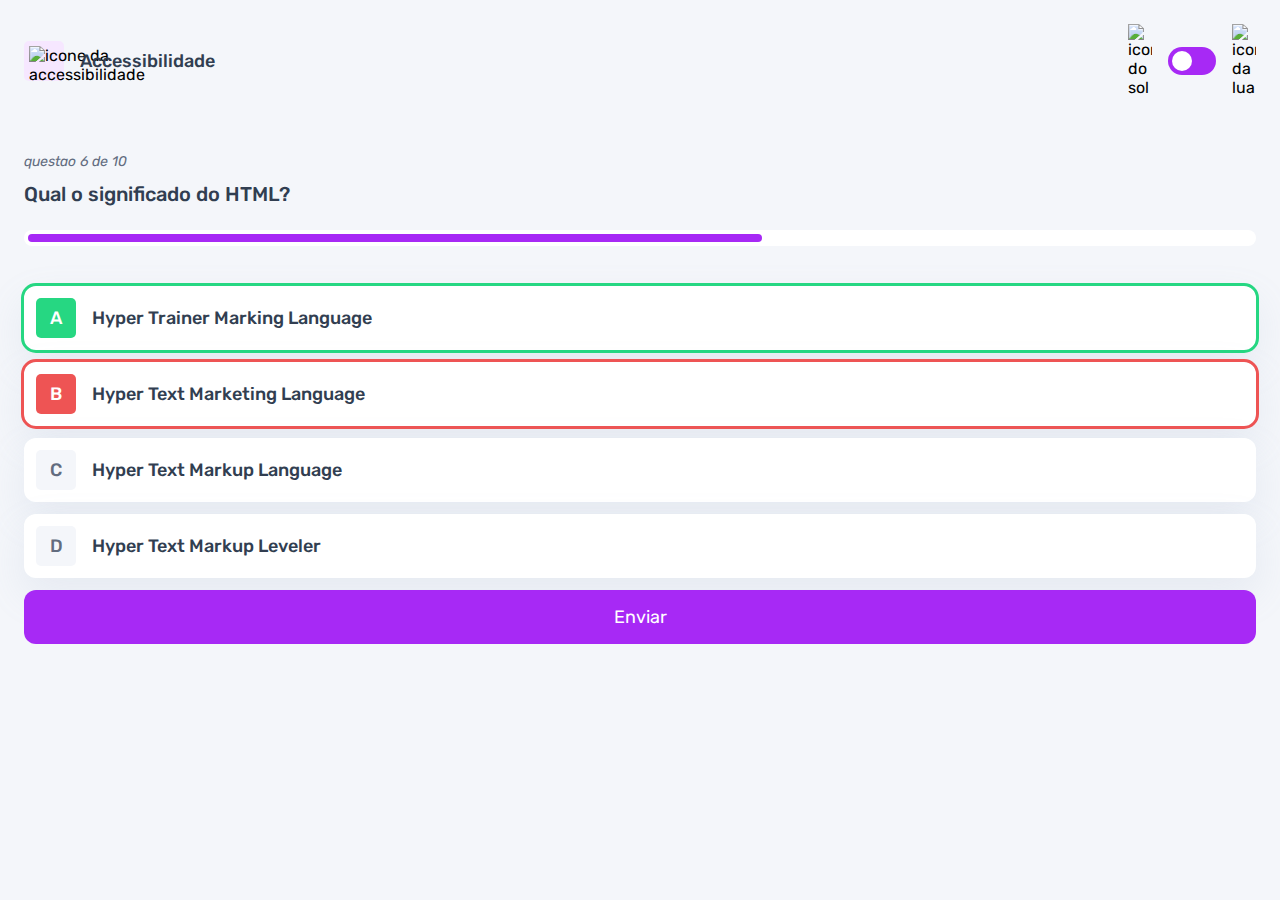
==== pages/quiz/quiz.html @ 16c19f6c "adicionado efeiro para alternativas corretas e erradas" ====
<!DOCTYPE html>
<html lang="en">
<head>
    <meta charset="UTF-8">
    <meta name="viewport" content="width=device-width, initial-scale=1.0">
    <link rel="preconnect" href="https://fonts.googleapis.com">
    <link rel="preconnect" href="https://fonts.gstatic.com" crossorigin>
    <link href="https://fonts.googleapis.com/css2?family=Rubik:ital,wght@0,300..900;1,300..900&display=swap" rel="stylesheet">
    <link rel="stylesheet" href="quiz.css">
    <title>quiz app</title>
</head>
<body>
    <header>
        <div class="assunto">
            <div class="assunto_icone">
                <img src="../../assets/images/icon-accessibility.svg" alt="icone da accessibilidade">
            </div>

            <h1>Accessibilidade</h1>
        </div>

        <div class="tema">
            <img src="../../assets/images/icon-sun-dark.svg" alt="icone do sol">
            <button>
                <div></div>
            </button>
            <img src="../../assets/images/icon-moon-dark.svg" alt="icone da lua">
        </div>
    </header>

    <main>
        <section class="pergunta">
            <p>questao 6 de 10</p>

            <h2>Qual o significado do HTML?</h2>

            <div class="barra_progresso">
                <div></div>
            </div>
        </section>

        <section class="alternativas">
            <form action="">
                <label for="alternativa_a" id="correta">
                    <input type="radio" id="alternativa_a" name="alternativa">

                    <div>
                        <span>A</span>
                        Hyper Trainer Marking Language
                    </div>
                </label>

                <label for="alternativa_b" id="errada">
                    <input type="radio" id="alternativa_b" name="alternativa">

                    <div>
                        <span>B</span>
                        Hyper Text Marketing Language
                    </div>
                </label>

                <label for="alternativa_c">
                    <input type="radio" id="alternativa_c" name="alternativa">

                    <div>
                        <span>C</span>
                        Hyper Text Markup Language
                    </div>
                </label>

                <label for="alternativa_d">
                    <input type="radio" id="alternativa_d" name="alternativa">

                    <div>
                        <span>D</span>
                        Hyper Text Markup Leveler
                    </div>
                </label>
            </form>

            <button>Enviar</button>
        </section>
    </main>
</body>
</html>
---- pages/quiz/quiz.css ----
* {
    margin: 0;
    padding: 0;
    box-sizing: border-box;
    font-family: "rubik", sans-serif;
    -webkit-font-smoothing: antialiased;
}

:root {
    --bg-color: #f4f6fa;
    --purple: #a729f5;
    --primary-text-color: #313e51;
    --secondary-text-color: #626c7f;
    --button-bg: #fff;
    --shadow: 0px 16px 40px 0px rgba(143, 160, 193, 0.14);
    --bg-html:  #fff1e9;
    --bg-css: #e0fdef;
    --bg-javascript: #ebf0ff;
    --bg-acessibilidade: #f6e7ff;
    --white: #fff;
    --green: #26d782;
    --red: #ee5454;
    --bg-mobile: url(../../assents/imagens/pattern-background-mobile-light);
    --bg-desktop: url(../../assents/imagens/pattern-background-desktop-light);
}

    
body.escuro{
    --bg-color: #313551;
    --bg-mobile: url(../../assets/images/pattern-background-mobile-dark.svg);
    --bg-desktop: url(../../assets/images/pattern-background-desktop-dark.svg);
    --primary-text-color: #fff;
    --secondary-text-color: #abc1e1;
    --button-bg: #3b4d66;
    --shadow: 0px 16px 40px 0px rgba(49, 62, 81, 0.14);

}

body {
    height: 100svh;
    background: var(--bg-mobile) var(--bg-color);
    background-repeat: no-repeat;
    background-size: cover;
 }

 header{
    display: flex;
    justify-content: space-between;
    padding: 16px 24px;
 }

 .assunto{
    display: flex;
    align-items: center;
    gap: 16px;
 }

 .assunto_icone {
    background: var(--bg-acessibilidade);
    width: 40px;
    height: 40px;
    padding: 5px;
    border-radius: 5px;
 }

 .assunto_icone img {
    width: 100%;
 }

 .assunto h1 {
    font-size: 18px;
    font-weight: 500;
    color: var(--primary-text-color);
 }

 .tema {
    padding: 8px 0;
    display: flex;
    align-items: center;
    gap: 8px;
}

.tema img {
    width: 16px;
}

.tema button {
    height: 20px;
    width: 32px;
    background: var(--purple);
    border: 0;
    border-radius: 999px;
    padding: 4px;
}

.tema button div {
    background-color: var(--white);
    width: 12px;
    height: 12px;
    border-radius: 999px;
}

main{
    padding: 32px 24px;
}

.pergunta{
    margin-bottom: 40px;
}

.pergunta p{
    font-style: italic;
    font-size: 14px;
    color: var(--secondary-text-color);
    margin-bottom: 12px;
}

.pergunta h2{
    font-size: 20px;
    font-weight: 500;
    color: var(--primary-text-color);
    line-height: 24px;
    margin-bottom: 24px
}

.barra_progresso{
    background: var(--button-bg);
    height: 16px;
    padding: 4px;
    border-radius: 999px;
}

.barra_progresso div{
    height: 100%;
    width: 60%;
    background: var(--purple);
    border-radius: 999px;
}


.alternativas form{
    display: flex;
    flex-direction: column;
    gap: 12px;
    margin-bottom: 12px;
}

.alternativas label{
    display: block;
    background: var(--button-bg);
    padding: 12px;
    font-size: 18px;
    font-weight: 500;
    border-radius: 12px;
    box-shadow: var(--shadow);
    color: var(--primary-text-color);
    
}

.alternativas label:has(input:checked){
    outline: 3px solid var(--purple);

    & span{
        background: var(--purple);
        color: var(--white) ;
    }
}

.alternativas label#correta {
    outline: 3px solid var(--green);

    & span{
        background: var(--green);
        color: var(--white) ;
    }
}

.alternativas label#errada{

    outline: 3px solid var(--red);

    & span{
        background: var(--red);
        color: var(--white) ;
    }
}

.alternativas input{
    display: none;
}

.alternativas div{
    display: flex;
    align-items: center;
    gap: 16px;
}

.alternativas div span{
    display: block;
    width: 40px;
    height: 40px;
    background: var(--bg-color);
    border-radius: 5px;
    color: var(--secondary-text-color);

    display: flex;
    align-items: center;
    justify-content: center;
    flex-shrink: 0;
}

.alternativas button{
    padding: 16px;
    border-radius: 12px;
    border: none;
    background: var(--purple);
    color: var(--white);
    width: 100%;

    font-size: 18px;
    font: 500;
}

@media(min-width: 1100px){
    .tema {
        gap: 16px;
    }

    .tema img {
        width: 24px;
    }

    .tema button {
        width: 48px;
        height: 28px;
    }

    .tema button div {
        width: 20px;
        height: 20px;
    }
}
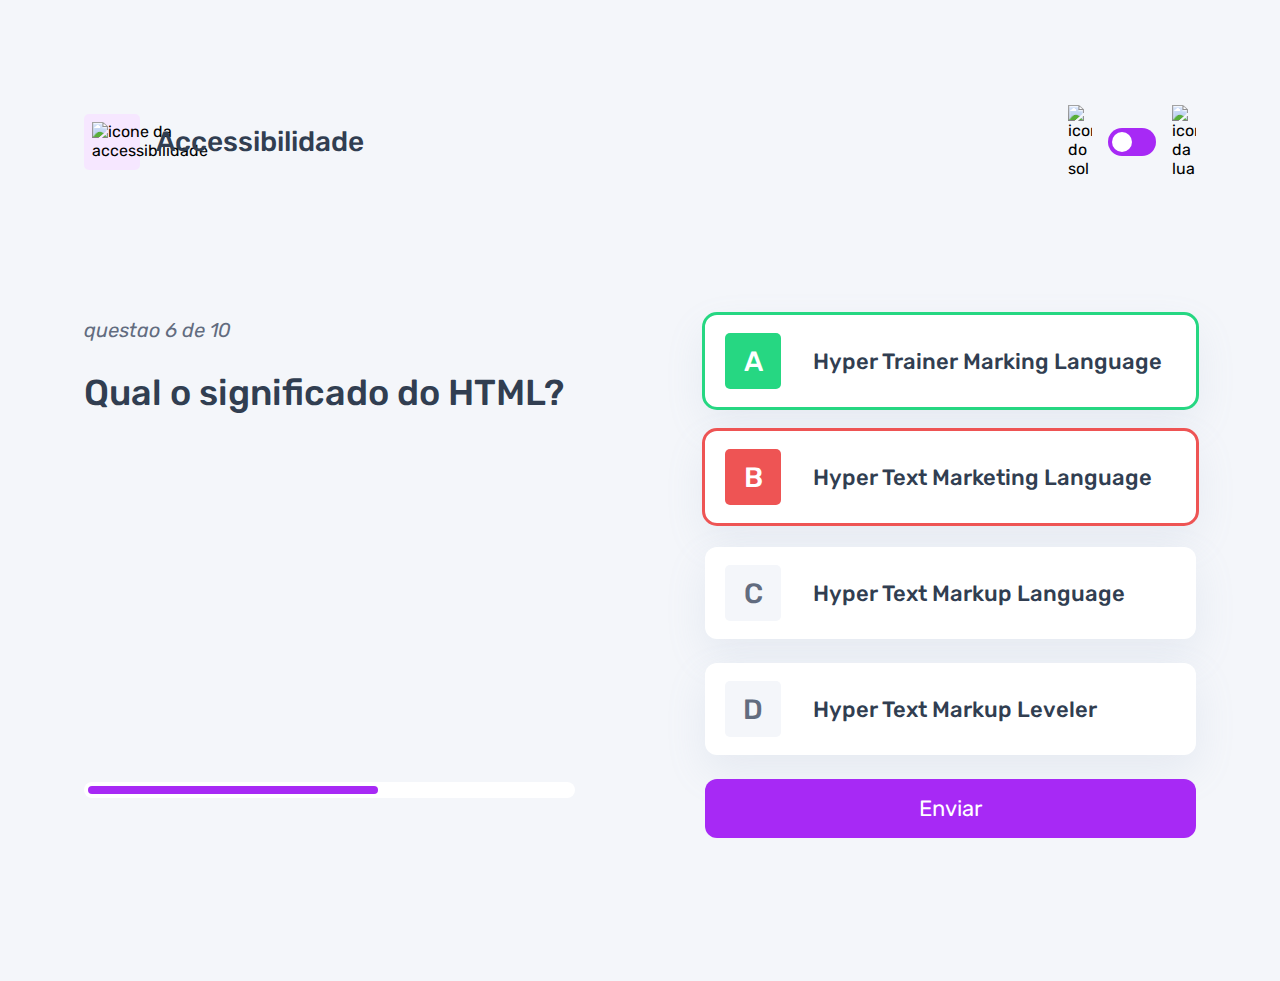
==== commit fbb46123: "adicionda a reponsividade para o deesktop" ====
--- a/pages/quiz/quiz.html
+++ b/pages/quiz/quiz.html
@@ -30,10 +30,11 @@
 
     <main>
         <section class="pergunta">
-            <p>questao 6 de 10</p>
+            <div>
+                <p>questao 6 de 10</p>
 
-            <h2>Qual o significado do HTML?</h2>
-
+                <h2>Qual o significado do HTML?</h2>
+            </div>
             <div class="barra_progresso">
                 <div></div>
             </div>
--- a/pages/quiz/quiz.css
+++ b/pages/quiz/quiz.css
@@ -222,6 +222,23 @@
 }
 
 @media(min-width: 1100px){
+
+    header {
+        margin-block: 81px;
+        max-width: 1160px;
+        margin-inline: auto;
+    }
+
+    .assunto_icone {
+        width: 56px;
+        height: 56px;
+        padding: 8px;
+    }
+
+    .assunto h1 {
+        font-size: 28px;
+    }
+
     .tema {
         gap: 16px;
     }
@@ -239,6 +256,60 @@
         width: 20px;
         height: 20px;
     }
-}
-
-
+
+    }
+
+    main{
+        max-width: 1160px;
+        margin-inline: auto;
+
+        display: flex;
+        gap: 130px;
+    }
+
+    section{
+        width: 100%;
+    }
+
+    .pergunta{
+        display: flex;
+        flex-direction: column;
+        justify-content: space-between;
+    }
+
+    .pergunta p{
+        font-size: 20px;
+        line-height: 30px;
+        margin-bottom: 27px;
+    }
+
+    .pergunta h2 {
+        font-size: 36px;
+        line-height: 42px
+        ;
+    }
+    .alternativas form{
+        gap: 24px;
+        margin-bottom: 24px;
+    }
+
+    .alternativas label{
+        font-size: 22px;
+        padding: 18px 20px;
+    }
+
+    .alternativas div{
+        gap: 32px;
+    }
+
+    .alternativas div span {
+        width: 56px;
+        height: 56px;
+        font-size: 28px;
+    }
+
+    .alternativas button{
+        font-size: 22px;
+    }
+
+
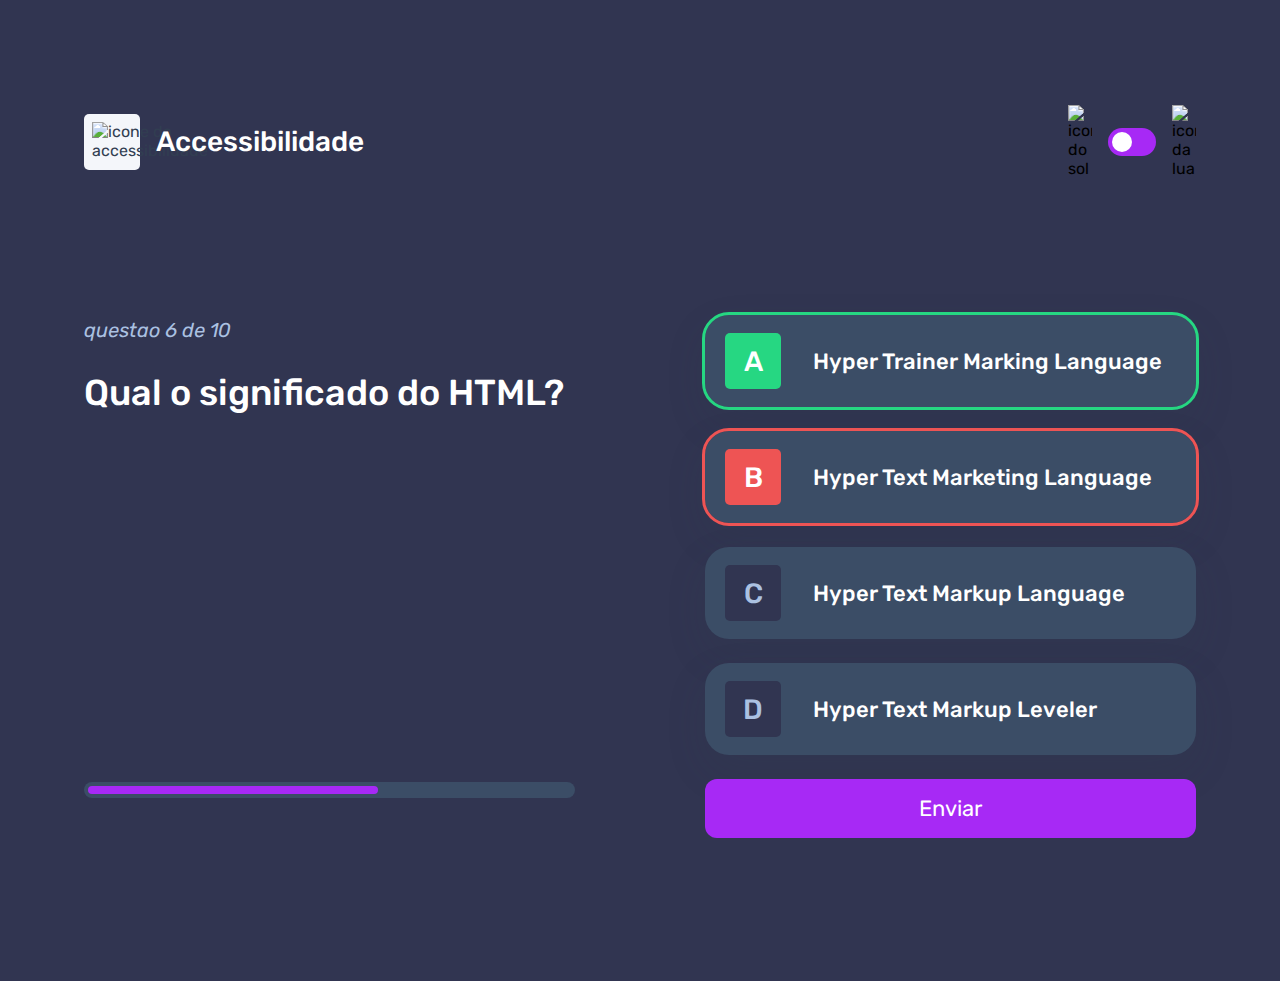
==== commit c856b4f6: "ajuste das cores tema dark" ====
--- a/pages/quiz/quiz.html
+++ b/pages/quiz/quiz.html
@@ -9,7 +9,7 @@
     <link rel="stylesheet" href="quiz.css">
     <title>quiz app</title>
 </head>
-<body>
+<body class="escuro">
     <header>
         <div class="assunto">
             <div class="assunto_icone">
--- a/pages/quiz/quiz.css
+++ b/pages/quiz/quiz.css
@@ -8,7 +8,10 @@
 
 :root {
     --bg-color: #f4f6fa;
+    --bg-span:#f4f6fa;
+    --color-span:#626c7f;
     --purple: #a729f5;
+    --purple-hover:rgba(167, 41, 245,0.7);
     --primary-text-color: #313e51;
     --secondary-text-color: #626c7f;
     --button-bg: #fff;
@@ -27,6 +30,7 @@
     
 body.escuro{
     --bg-color: #313551;
+    --color-span:#313e51;
     --bg-mobile: url(../../assets/images/pattern-background-mobile-dark.svg);
     --bg-desktop: url(../../assets/images/pattern-background-desktop-dark.svg);
     --primary-text-color: #fff;
@@ -60,6 +64,8 @@
     width: 40px;
     height: 40px;
     padding: 5px;
+    background:var(--bg-span);
+    color: var(--color-span);
     border-radius: 5px;
  }
 
@@ -154,6 +160,7 @@
     border-radius: 12px;
     box-shadow: var(--shadow);
     color: var(--primary-text-color);
+    cursor: pointer;
     
 }
 
@@ -163,6 +170,13 @@
     & span{
         background: var(--purple);
         color: var(--white) ;
+    }
+}
+
+.alternativas label:hover{
+    & span{
+        background: var(--bg-acessibilidade);
+        color: var(--purple);
     }
 }
 
@@ -221,6 +235,13 @@
     font: 500;
 }
 
+.alternativas button:hover{
+    background: var(--purple-hover);
+    cursor: pointer;
+    transition: background 0.3s;
+}
+
+
 @media(min-width: 1100px){
 
     header {
@@ -296,6 +317,7 @@
     .alternativas label{
         font-size: 22px;
         padding: 18px 20px;
+        border-radius: 24px;
     }
 
     .alternativas div{
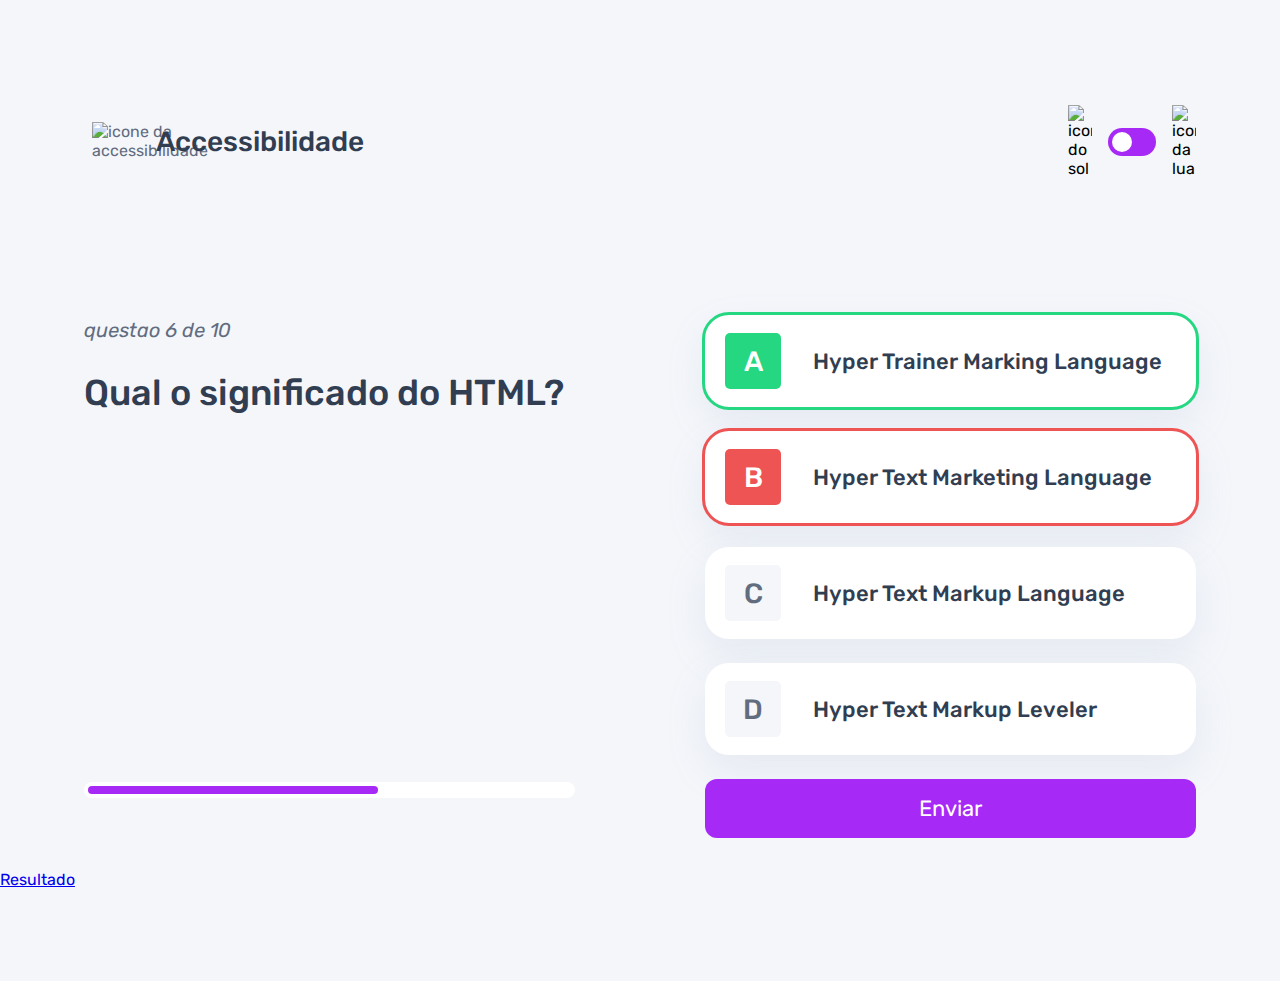
==== commit 1b1fb7a5: "adiçao do header no resultado html" ====
--- a/pages/quiz/quiz.html
+++ b/pages/quiz/quiz.html
@@ -9,7 +9,7 @@
     <link rel="stylesheet" href="quiz.css">
     <title>quiz app</title>
 </head>
-<body class="escuro">
+<body>
     <header>
         <div class="assunto">
             <div class="assunto_icone">
@@ -82,5 +82,7 @@
             <button>Enviar</button>
         </section>
     </main>
+
+    <a href="../resultado/resultado.html">Resultado</a>
 </body>
 </html>--- a/pages/quiz/quiz.css
+++ b/pages/quiz/quiz.css
@@ -51,6 +51,8 @@
     display: flex;
     justify-content: space-between;
     padding: 16px 24px;
+    max-width: 1160px;
+    margin-inline: auto;
  }
 
  .assunto{
@@ -244,6 +246,12 @@
 
 @media(min-width: 1100px){
 
+    body{
+        background: var(--bg-desktop) var(--bg-color); 
+        background-size: cover;
+        background-repeat: no-repeat;
+    }
+
     header {
         margin-block: 81px;
         max-width: 1160px;
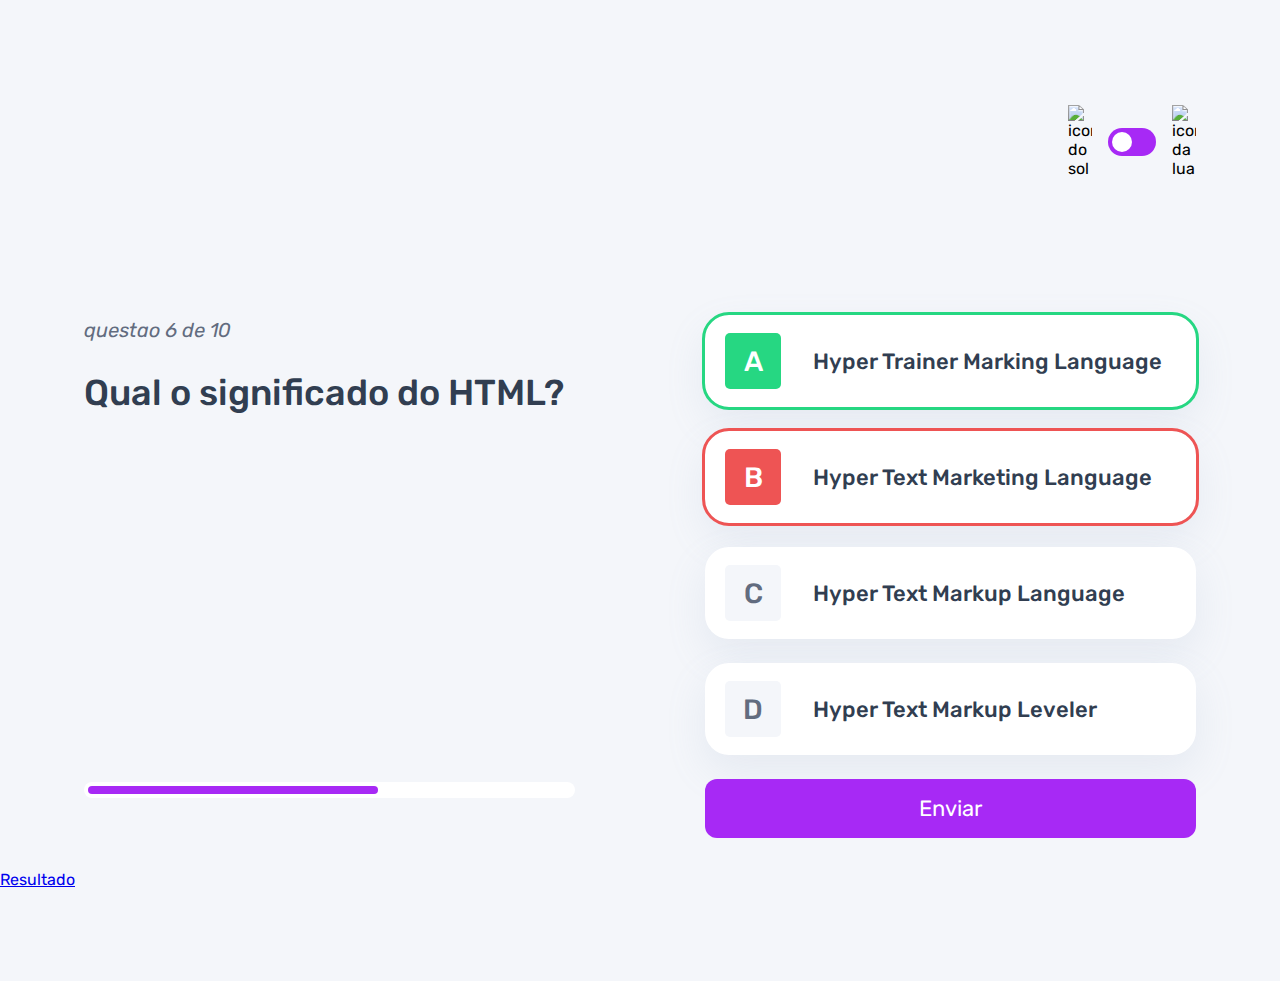
==== commit 8703decd: "alteraçao dinamica da pagina" ====
--- a/pages/quiz/quiz.html
+++ b/pages/quiz/quiz.html
@@ -6,6 +6,7 @@
     <link rel="preconnect" href="https://fonts.googleapis.com">
     <link rel="preconnect" href="https://fonts.gstatic.com" crossorigin>
     <link href="https://fonts.googleapis.com/css2?family=Rubik:ital,wght@0,300..900;1,300..900&display=swap" rel="stylesheet">
+    <script src="./quiz.js" type="module" defer></script>
     <link rel="stylesheet" href="quiz.css">
     <title>quiz app</title>
 </head>
@@ -13,10 +14,10 @@
     <header>
         <div class="assunto">
             <div class="assunto_icone">
-                <img src="../../assets/images/icon-accessibility.svg" alt="icone da accessibilidade">
+                <img src="" alt="">
             </div>
 
-            <h1>Accessibilidade</h1>
+            <h1></h1> 
         </div>
 
         <div class="tema">
--- a/pages/quiz/quiz.css
+++ b/pages/quiz/quiz.css
@@ -71,6 +71,19 @@
     border-radius: 5px;
  }
 
+ .assunto_icone.html{
+    background: var(--bg-html);
+}
+.assunto_icone.css{
+    background: var(--bg-css);
+}
+.assunto_icone.javascript{
+    background: var(--bg-javascript);
+}
+.assunto_icone.acessibilidade{
+    background: var(--bg-acessibilidade);
+}
+
  .assunto_icone img {
     width: 100%;
  }
@@ -99,6 +112,8 @@
     border: 0;
     border-radius: 999px;
     padding: 4px;
+    display: flex;
+    cursor: pointer;
 }
 
 .tema button div {
@@ -121,6 +136,7 @@
     font-size: 14px;
     color: var(--secondary-text-color);
     margin-bottom: 12px;
+
 }
 
 .pergunta h2{
@@ -235,12 +251,12 @@
 
     font-size: 18px;
     font: 500;
+    transition: background 0.3s;
 }
 
 .alternativas button:hover{
     background: var(--purple-hover);
     cursor: pointer;
-    transition: background 0.3s;
 }
 
 
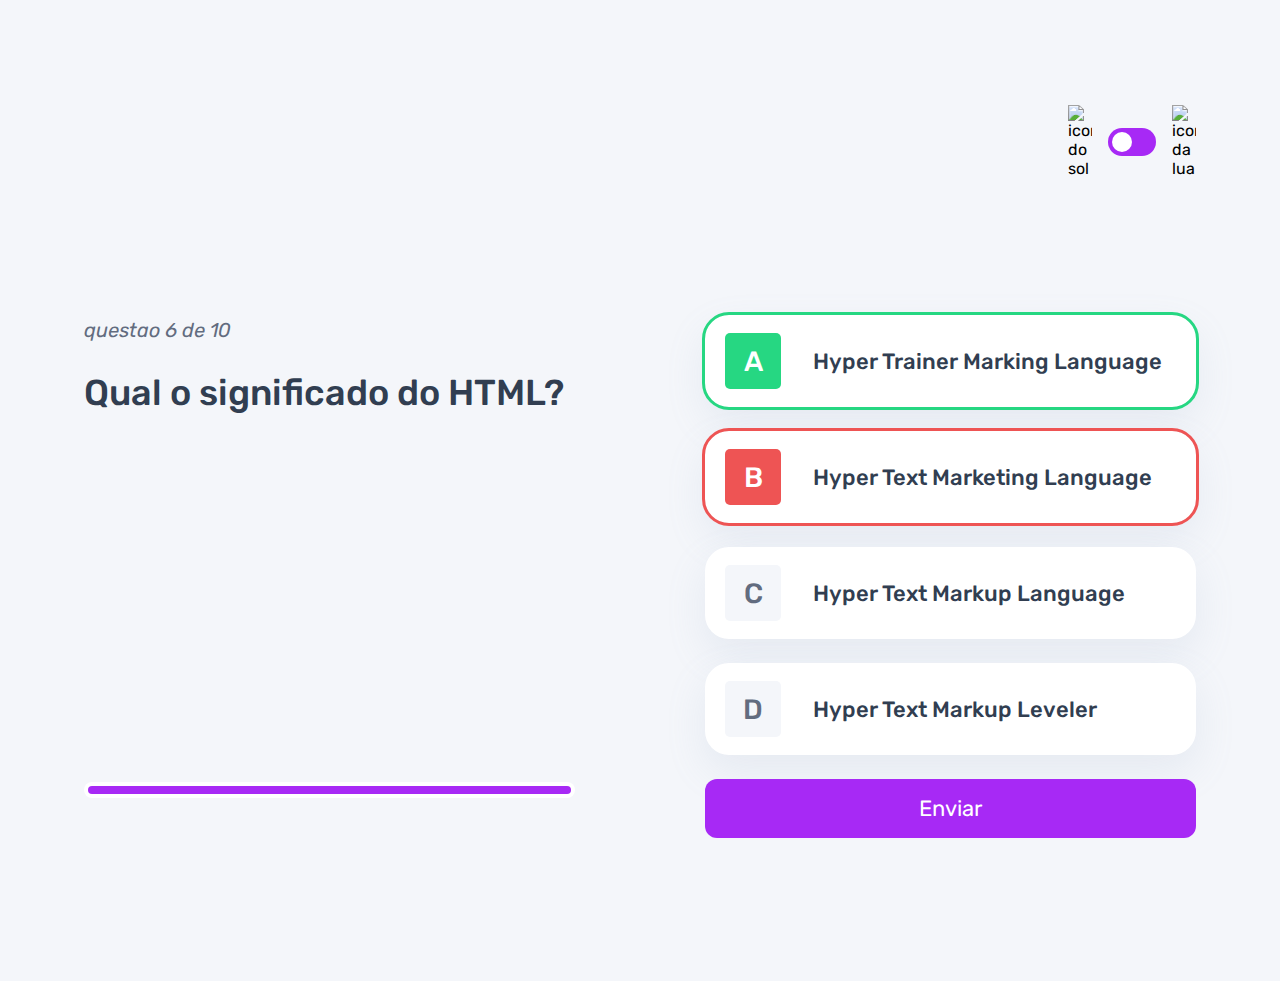
==== commit e7491290: "adicionado a funçao de inserir o resultado na tela" ====
--- a/pages/quiz/quiz.html
+++ b/pages/quiz/quiz.html
@@ -84,6 +84,6 @@
         </section>
     </main>
 
-    <a href="../resultado/resultado.html">Resultado</a>
+   
 </body>
 </html>--- a/pages/quiz/quiz.css
+++ b/pages/quiz/quiz.css
@@ -156,7 +156,6 @@
 
 .barra_progresso div{
     height: 100%;
-    width: 60%;
     background: var(--purple);
     border-radius: 999px;
 }
